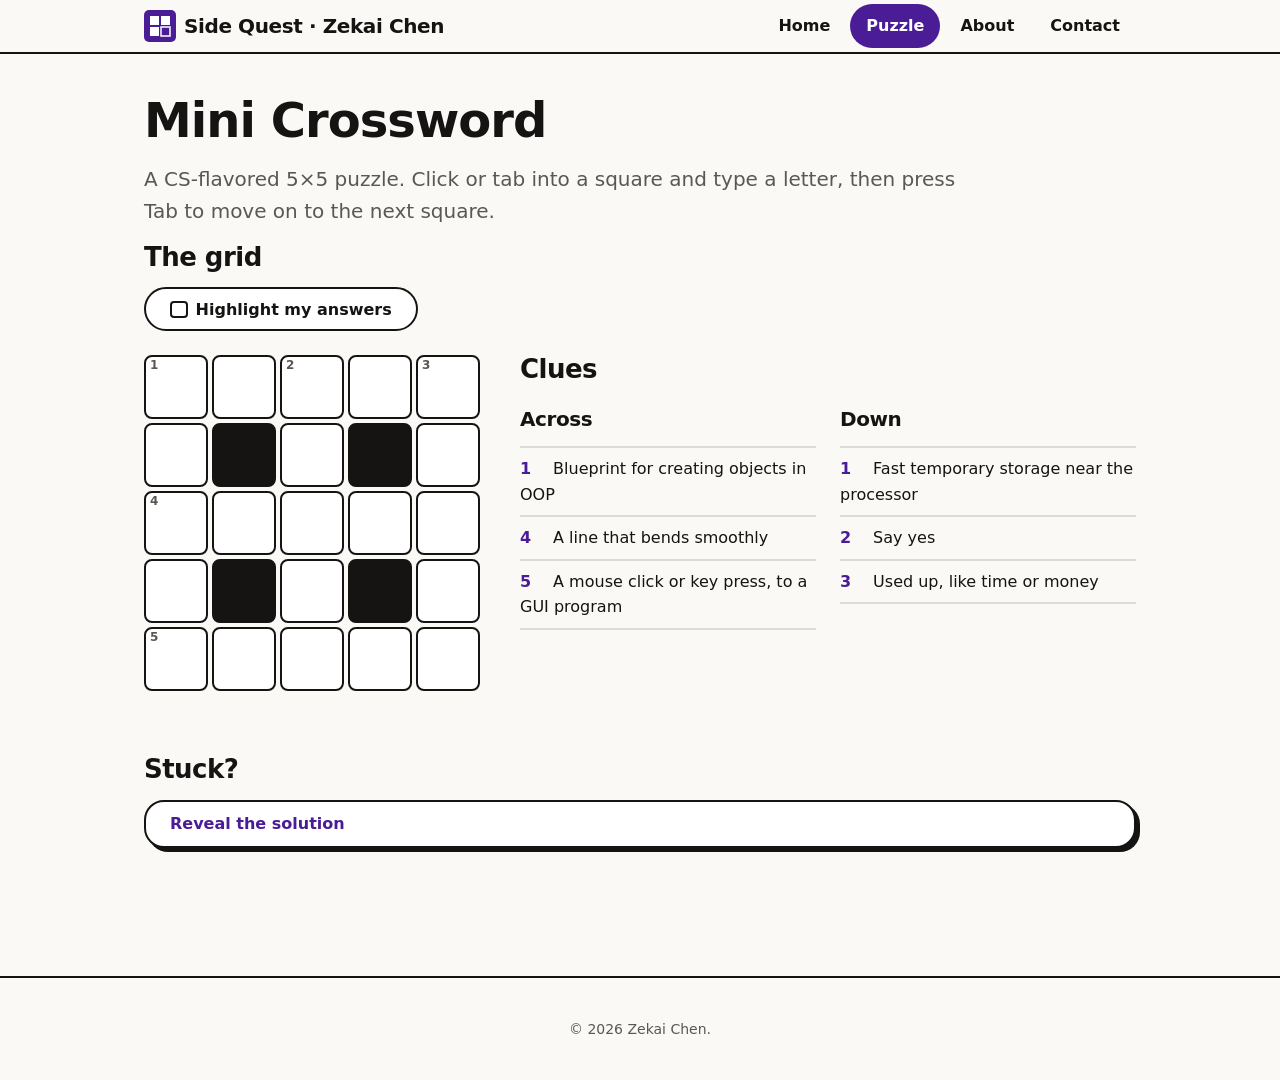
==== game.html @ be993212 "Add Side Quest static site Landing, mini crossword, about, and contact pages with shared CSS." ====
<!DOCTYPE html>
<html lang="en">
  <head>
    <meta charset="utf-8">
    <meta name="viewport" content="width=device-width, initial-scale=1">
    <title>Mini Crossword | Side Quest</title>
    <meta name="description" content="A playable 5x5 mini crossword.">
    <link rel="icon" href="images/logo.svg" type="image/svg+xml">
    <link rel="stylesheet" href="css/base.css">
    <link rel="stylesheet" href="css/game.css">
  </head>
  <body>
    <header class="site-header">
      <a class="skip-link" href="#main">Skip to main content</a>
      <nav class="site-nav" aria-label="Main">
        <a class="site-nav-brand" href="index.html">
          <img src="images/logo.svg" alt="" width="32" height="32">
          <span>Side Quest &middot; Zekai Chen</span>
        </a>
        <ul class="site-nav-list" role="list">
          <li><a href="index.html">Home</a></li>
          <li><a href="game.html" aria-current="page">Puzzle</a></li>
          <li><a href="about.html">About</a></li>
          <li><a href="contact.html">Contact</a></li>
        </ul>
      </nav>
    </header>

    <main id="main">
      <h1>Mini Crossword</h1>
      <p class="page-intro">
        A CS-flavored 5&times;5 puzzle. Click or tab into a square and type a letter,
        then press Tab to move on to the next square.
      </p>

      <section class="puzzle page-section" aria-labelledby="grid-title">
        <h2 id="grid-title">The grid</h2>

        <input class="check-toggle" type="checkbox" id="check-answers">
        <label class="check-label" for="check-answers">Highlight my answers</label>

        <div class="puzzle-layout">
          <div class="crossword" role="group" aria-labelledby="grid-title">
            <!-- Row 1 -->
            <label class="cell"><span class="cell-number" aria-hidden="true">1</span><input type="text" maxlength="1" pattern="[Cc]" placeholder=" " autocomplete="off" aria-label="Row 1, column 1, 1 Across and 1 Down"></label>
            <label class="cell"><input type="text" maxlength="1" pattern="[Ll]" placeholder=" " autocomplete="off" aria-label="Row 1, column 2, 1 Across"></label>
            <label class="cell"><span class="cell-number" aria-hidden="true">2</span><input type="text" maxlength="1" pattern="[Aa]" placeholder=" " autocomplete="off" aria-label="Row 1, column 3, 1 Across and 2 Down"></label>
            <label class="cell"><input type="text" maxlength="1" pattern="[Ss]" placeholder=" " autocomplete="off" aria-label="Row 1, column 4, 1 Across"></label>
            <label class="cell"><span class="cell-number" aria-hidden="true">3</span><input type="text" maxlength="1" pattern="[Ss]" placeholder=" " autocomplete="off" aria-label="Row 1, column 5, 1 Across and 3 Down"></label>
            <!-- Row 2 -->
            <label class="cell"><input type="text" maxlength="1" pattern="[Aa]" placeholder=" " autocomplete="off" aria-label="Row 2, column 1, 1 Down"></label>
            <span class="cell cell-block" aria-hidden="true"></span>
            <label class="cell"><input type="text" maxlength="1" pattern="[Gg]" placeholder=" " autocomplete="off" aria-label="Row 2, column 3, 2 Down"></label>
            <span class="cell cell-block" aria-hidden="true"></span>
            <label class="cell"><input type="text" maxlength="1" pattern="[Pp]" placeholder=" " autocomplete="off" aria-label="Row 2, column 5, 3 Down"></label>
            <!-- Row 3 -->
            <label class="cell"><span class="cell-number" aria-hidden="true">4</span><input type="text" maxlength="1" pattern="[Cc]" placeholder=" " autocomplete="off" aria-label="Row 3, column 1, 4 Across and 1 Down"></label>
            <label class="cell"><input type="text" maxlength="1" pattern="[Uu]" placeholder=" " autocomplete="off" aria-label="Row 3, column 2, 4 Across"></label>
            <label class="cell"><input type="text" maxlength="1" pattern="[Rr]" placeholder=" " autocomplete="off" aria-label="Row 3, column 3, 4 Across and 2 Down"></label>
            <label class="cell"><input type="text" maxlength="1" pattern="[Vv]" placeholder=" " autocomplete="off" aria-label="Row 3, column 4, 4 Across"></label>
            <label class="cell"><input type="text" maxlength="1" pattern="[Ee]" placeholder=" " autocomplete="off" aria-label="Row 3, column 5, 4 Across and 3 Down"></label>
            <!-- Row 4 -->
            <label class="cell"><input type="text" maxlength="1" pattern="[Hh]" placeholder=" " autocomplete="off" aria-label="Row 4, column 1, 1 Down"></label>
            <span class="cell cell-block" aria-hidden="true"></span>
            <label class="cell"><input type="text" maxlength="1" pattern="[Ee]" placeholder=" " autocomplete="off" aria-label="Row 4, column 3, 2 Down"></label>
            <span class="cell cell-block" aria-hidden="true"></span>
            <label class="cell"><input type="text" maxlength="1" pattern="[Nn]" placeholder=" " autocomplete="off" aria-label="Row 4, column 5, 3 Down"></label>
            <!-- Row 5 -->
            <label class="cell"><span class="cell-number" aria-hidden="true">5</span><input type="text" maxlength="1" pattern="[Ee]" placeholder=" " autocomplete="off" aria-label="Row 5, column 1, 5 Across and 1 Down"></label>
            <label class="cell"><input type="text" maxlength="1" pattern="[Vv]" placeholder=" " autocomplete="off" aria-label="Row 5, column 2, 5 Across"></label>
            <label class="cell"><input type="text" maxlength="1" pattern="[Ee]" placeholder=" " autocomplete="off" aria-label="Row 5, column 3, 5 Across and 2 Down"></label>
            <label class="cell"><input type="text" maxlength="1" pattern="[Nn]" placeholder=" " autocomplete="off" aria-label="Row 5, column 4, 5 Across"></label>
            <label class="cell"><input type="text" maxlength="1" pattern="[Tt]" placeholder=" " autocomplete="off" aria-label="Row 5, column 5, 5 Across and 3 Down"></label>
          </div>

          <section class="clues" aria-labelledby="clues-title">
            <h2 id="clues-title" class="clues-title">Clues</h2>
            <section aria-labelledby="across-title">
              <h3 id="across-title">Across</h3>
              <ol class="clue-list" role="list">
                <li value="1"><span class="clue-number">1</span> Blueprint for creating objects in OOP</li>
                <li value="4"><span class="clue-number">4</span> A line that bends smoothly</li>
                <li value="5"><span class="clue-number">5</span> A mouse click or key press, to a GUI program</li>
              </ol>
            </section>
            <section aria-labelledby="down-title">
              <h3 id="down-title">Down</h3>
              <ol class="clue-list" role="list">
                <li value="1"><span class="clue-number">1</span> Fast temporary storage near the processor</li>
                <li value="2"><span class="clue-number">2</span> Say yes</li>
                <li value="3"><span class="clue-number">3</span> Used up, like time or money</li>
              </ol>
            </section>
          </section>
        </div>
      </section>

      <section class="page-section" aria-labelledby="solution-title">
        <h2 id="solution-title">Stuck?</h2>
        <details class="solution">
          <summary>Reveal the solution</summary>
          <div class="solution-body">
            <div class="crossword crossword-solution" aria-hidden="true">
              <span class="cell">C</span><span class="cell">L</span><span class="cell">A</span><span class="cell">S</span><span class="cell">S</span>
              <span class="cell">A</span><span class="cell cell-block"></span><span class="cell">G</span><span class="cell cell-block"></span><span class="cell">P</span>
              <span class="cell">C</span><span class="cell">U</span><span class="cell">R</span><span class="cell">V</span><span class="cell">E</span>
              <span class="cell">H</span><span class="cell cell-block"></span><span class="cell">E</span><span class="cell cell-block"></span><span class="cell">N</span>
              <span class="cell">E</span><span class="cell">V</span><span class="cell">E</span><span class="cell">N</span><span class="cell">T</span>
            </div>
            <p><strong>Across:</strong> 1 CLASS, 4 CURVE, 5 EVENT.</p>
            <p><strong>Down:</strong> 1 CACHE, 2 AGREE, 3 SPENT.</p>
          </div>
        </details>
      </section>
    </main>

    <footer class="site-footer">
      <p>&copy; 2026 Zekai Chen.</p>
    </footer>
  </body>
</html>
---- css/base.css ----
/* ==========================================================
   Shared styles: design tokens, reset, layout, navbar, footer
   Theme: light, friendly game-site look with a deep purple accent
   ========================================================== */

:root {
  /* Neutral ramp (warm grey, no tint) */
  --color-ink: #151413;
  --color-muted: #5b5853;
  --color-line: #dedbd5;
  --color-paper-alt: #f4f2ee;
  --color-paper: #ffffff;
  --color-page: #faf9f6;

  /* Single accent (deep purple) */
  --color-accent: #4a1d96;
  --color-accent-dark: #2f1066;

  /* Crossword colors */
  --color-block: #151413;
  --color-correct: #c4f0cf;
  --color-wrong: #ffd1d1;

  /* Semantic colors */
  --color-bg: var(--color-page);
  --color-surface: var(--color-paper);
  --color-text: var(--color-ink);
  --color-text-muted: var(--color-muted);
  --color-border: var(--color-line);
  --color-on-accent: var(--color-paper);

  /* Type scale */
  --font-body: system-ui, -apple-system, "Segoe UI", Roboto, "Helvetica Neue", Arial, sans-serif;
  --text-sm: 0.875rem;
  --text-base: 1rem;
  --text-lg: 1.25rem;
  --text-xl: 1.625rem;
  --text-2xl: 2.25rem;
  --text-display: clamp(2.5rem, 9vw, 4.5rem);

  /* Spacing scale */
  --space-1: 0.25rem;
  --space-2: 0.5rem;
  --space-3: 1rem;
  --space-4: 1.5rem;
  --space-5: 2.5rem;
  --space-6: 4rem;

  /* Shape and misc */
  --radius: 0.75rem;
  --radius-lg: 1.25rem;
  --radius-pill: 999px;
  --content-width: 64rem;
  --reading-width: 65ch;
  --tap-target: 44px;
  --transition: 150ms ease-in-out;
}

/* ---------- Reset ---------- */

*,
*::before,
*::after {
  box-sizing: border-box;
}

html {
  scroll-padding-top: 6rem;
}

body {
  margin: 0;
  background-color: var(--color-bg);
  color: var(--color-text);
  font-family: var(--font-body);
  font-size: var(--text-base);
  line-height: 1.6;
}

img {
  max-width: 100%;
  height: auto;
}

h1,
h2,
h3,
h4 {
  margin: 0 0 var(--space-3);
  font-weight: 800;
  line-height: 1.1;
  letter-spacing: -0.02em;
}

h1 {
  font-size: var(--text-2xl);
}

h2 {
  font-size: var(--text-xl);
}

h3 {
  font-size: var(--text-lg);
}

h4 {
  font-size: var(--text-base);
}

p {
  margin: 0 0 var(--space-3);
  max-width: var(--reading-width);
}

a {
  color: var(--color-accent);
  text-underline-offset: 0.2em;
}

a:hover {
  color: var(--color-accent-dark);
}

/* ---------- Focus ---------- */

:focus-visible {
  outline: 3px solid var(--color-accent);
  outline-offset: 3px;
  border-radius: var(--space-1);
}

/* ---------- Layout ---------- */

main {
  max-width: var(--content-width);
  margin: 0 auto;
  padding: var(--space-5) var(--space-3) var(--space-6);
}

.page-section {
  margin-bottom: var(--space-6);
}

.page-intro {
  color: var(--color-text-muted);
  font-size: var(--text-lg);
}

/* Small label above headings, e.g. "01" or "Daily mini games" */
.eyebrow {
  display: inline-block;
  margin-bottom: var(--space-3);
  padding: var(--space-1) var(--space-3);
  border-radius: var(--radius-pill);
  background-color: var(--color-paper-alt);
  color: var(--color-accent);
  font-size: var(--text-sm);
  font-weight: 700;
  letter-spacing: 0.04em;
}

/* ---------- Cards ---------- */

.card {
  padding: var(--space-4);
  background-color: var(--color-surface);
  border: 2px solid var(--color-ink);
  border-radius: var(--radius-lg);
  box-shadow: 4px 4px 0 var(--color-ink);
}

/* ---------- Buttons ---------- */

.button {
  display: inline-flex;
  align-items: center;
  justify-content: center;
  gap: var(--space-2);
  min-height: var(--tap-target);
  padding: var(--space-2) var(--space-4);
  border-radius: var(--radius-pill);
  background-color: var(--color-accent);
  color: var(--color-on-accent);
  font-weight: 700;
  text-decoration: none;
  transition: background-color var(--transition), transform var(--transition);
}

.button:hover {
  background-color: var(--color-ink);
  color: var(--color-on-accent);
  transform: translateY(-2px);
}

/* ---------- Skip link ---------- */

.skip-link {
  position: absolute;
  left: var(--space-3);
  top: 0;
  padding: var(--space-2) var(--space-3);
  background-color: var(--color-accent);
  color: var(--color-on-accent);
  font-weight: 700;
  border-radius: 0 0 var(--radius) var(--radius);
  transform: translateY(-120%);
  transition: transform var(--transition);
}

.skip-link:focus-visible {
  transform: translateY(0);
  outline-color: var(--color-ink);
  outline-offset: -4px;
}

/* ---------- Navbar ---------- */

.site-header {
  position: sticky;
  top: 0;
  z-index: 10;
  background-color: var(--color-bg);
  border-bottom: 2px solid var(--color-ink);
}

.site-nav {
  position: relative;
  display: flex;
  flex-wrap: wrap;
  align-items: center;
  justify-content: space-between;
  gap: var(--space-1) var(--space-4);
  max-width: var(--content-width);
  margin: 0 auto;
  padding: var(--space-1) var(--space-3);
}

.site-nav-brand {
  display: inline-flex;
  align-items: center;
  margin-right: auto;
  gap: var(--space-2);
  min-height: var(--tap-target);
  color: var(--color-text);
  font-size: var(--text-lg);
  font-weight: 800;
  letter-spacing: -0.02em;
  text-decoration: none;
}

.site-nav-brand:hover {
  color: var(--color-accent);
}

.site-nav-list {
  display: flex;
  gap: var(--space-1);
  margin: 0;
  padding: 0;
  list-style: none;
}

.site-nav-list a {
  display: flex;
  align-items: center;
  justify-content: center;
  min-height: var(--tap-target);
  min-width: var(--tap-target);
  padding: 0 var(--space-3);
  border-radius: var(--radius-pill);
  color: var(--color-text);
  font-weight: 700;
  text-decoration: none;
  transition: background-color var(--transition), color var(--transition);
}

.site-nav-list a:hover {
  background-color: var(--color-paper-alt);
  color: var(--color-accent);
}

/* Current page indicator: filled purple pill */
.site-nav-list a[aria-current="page"] {
  background-color: var(--color-accent);
  color: var(--color-on-accent);
}

.site-nav-list a[aria-current="page"]:focus-visible {
  outline-color: var(--color-ink);
}

/* ---------- Footer ---------- */

.site-footer {
  padding: var(--space-5) var(--space-3);
  border-top: 2px solid var(--color-ink);
  color: var(--color-text-muted);
  font-size: var(--text-sm);
  text-align: center;
}

.site-footer p {
  margin: 0 auto;
}

/* ---------- Small screens ---------- */

@media (max-width: 600px) {
  .site-nav {
    padding: var(--space-1) var(--space-2);
  }

  .site-nav-brand {
    flex-basis: 100%;
    justify-content: center;
  }

  .site-nav-list {
    flex-basis: 100%;
    justify-content: space-between;
  }

  .site-nav-list li {
    flex: 1;
  }

  .site-nav-list a {
    padding: 0 var(--space-1);
    font-size: var(--text-sm);
  }

  main {
    padding: var(--space-4) var(--space-3) var(--space-5);
  }

  .page-section {
    margin-bottom: var(--space-5);
  }

  .card {
    box-shadow: 3px 3px 0 var(--color-ink);
  }
}

@media (min-width: 601px) {
  h1 {
    font-size: 3rem;
  }
}
---- css/game.css ----
/* Puzzle page: CSS-only mini crossword */

/* ---------- "Highlight my answers" toggle (checkbox hack) ---------- */

.check-toggle {
  position: absolute;
  opacity: 0;
  pointer-events: none;
}

.check-label {
  display: inline-flex;
  align-items: center;
  gap: var(--space-2);
  min-height: var(--tap-target);
  margin-bottom: var(--space-4);
  padding: 0 var(--space-4);
  border: 2px solid var(--color-ink);
  border-radius: var(--radius-pill);
  background-color: var(--color-surface);
  font-weight: 700;
  cursor: pointer;
  transition: background-color var(--transition), color var(--transition);
}

.check-label::before {
  content: "";
  width: 1.1rem;
  height: 1.1rem;
  border: 2px solid currentColor;
  border-radius: 4px;
}

.check-label:hover {
  background-color: var(--color-paper-alt);
}

.check-toggle:checked + .check-label {
  border-color: var(--color-accent);
  background-color: var(--color-accent);
  color: var(--color-on-accent);
}

.check-toggle:checked + .check-label::before {
  background-color: var(--color-on-accent);
  box-shadow: inset 0 0 0 3px var(--color-accent);
}

.check-toggle:focus-visible + .check-label {
  outline: 3px solid var(--color-accent);
  outline-offset: 3px;
}

/* ---------- Grid ---------- */

.crossword {
  --cell-size: clamp(44px, 14vw, 64px);
  --grid-gap: 4px;
  display: grid;
  grid-template-columns: repeat(5, var(--cell-size));
  grid-auto-rows: var(--cell-size);
  gap: var(--grid-gap);
  width: max-content;
  max-width: 100%;
  margin: 0 auto var(--space-5);
}

.cell {
  position: relative;
  display: block;
  border: 2px solid var(--color-ink);
  border-radius: var(--space-2);
  background-color: var(--color-surface);
  overflow: hidden;
}

.cell-block {
  background-color: var(--color-block);
}

.cell-number {
  position: absolute;
  top: 2px;
  left: 4px;
  color: var(--color-muted);
  font-size: 0.75rem;
  font-weight: 700;
  line-height: 1;
  pointer-events: none;
}

.cell input {
  width: 100%;
  height: 100%;
  padding: 10px 0 0;
  border: 0;
  border-radius: 0;
  background-color: transparent;
  color: var(--color-ink);
  font-family: var(--font-body);
  font-size: var(--text-xl);
  font-weight: 800;
  text-align: center;
  text-transform: uppercase;
  caret-color: var(--color-accent);
  transition: background-color var(--transition);
}

.cell input::placeholder {
  color: transparent;
}

.cell input:hover {
  background-color: var(--color-paper-alt);
}

.cell input:focus-visible {
  background-color: var(--color-paper-alt);
  outline: 4px solid var(--color-accent);
  outline-offset: -4px;
  border-radius: 0;
}

/* Mistake highlighting: only after the toggle is checked */
.puzzle:has(.check-toggle:checked) .crossword input:valid:not(:placeholder-shown) {
  background-color: var(--color-correct);
}

.puzzle:has(.check-toggle:checked) .crossword input:invalid:not(:placeholder-shown) {
  background-color: var(--color-wrong);
}

/* ---------- Clues ---------- */

.clues {
  display: grid;
  grid-template-columns: repeat(auto-fit, minmax(15rem, 1fr));
  gap: var(--space-4);
  margin-bottom: var(--space-5);
}

.clues-title {
  grid-column: 1 / -1;
  margin: 0;
}

.clue-list {
  margin: 0;
  padding: 0;
  list-style: none;
}

.clue-list li {
  padding: var(--space-2) 0;
  border-bottom: 2px solid var(--color-border);
}

.clue-list li:first-child {
  border-top: 2px solid var(--color-border);
}

.clue-number {
  display: inline-block;
  min-width: 1.75rem;
  color: var(--color-accent);
  font-weight: 800;
}

/* ---------- Reveal solution ---------- */

.solution {
  background-color: var(--color-surface);
  border: 2px solid var(--color-ink);
  border-radius: var(--radius-lg);
  box-shadow: 4px 4px 0 var(--color-ink);
}

.solution summary {
  display: flex;
  align-items: center;
  min-height: var(--tap-target);
  padding: var(--space-2) var(--space-4);
  border-radius: var(--radius-lg);
  color: var(--color-accent);
  font-weight: 800;
  cursor: pointer;
  transition: background-color var(--transition);
}

.solution summary:hover {
  background-color: var(--color-paper-alt);
}

.solution summary:focus-visible {
  outline-offset: -3px;
}

.solution-body {
  padding: var(--space-4);
}

.crossword-solution .cell {
  display: flex;
  align-items: center;
  justify-content: center;
  padding-top: 10px;
  color: var(--color-ink);
  font-size: var(--text-xl);
  font-weight: 800;
  text-transform: uppercase;
}

.crossword-solution .cell-block {
  background-color: var(--color-block);
}

.crossword-solution {
  margin-bottom: var(--space-3);
}

@media (min-width: 601px) {
  .puzzle-layout {
    display: flex;
    flex-wrap: wrap;
    align-items: flex-start;
    gap: var(--space-5);
  }

  .puzzle-layout .crossword {
    margin: 0;
  }

  .puzzle-layout .clues {
    flex: 1 1 22rem;
    margin: 0;
  }
}
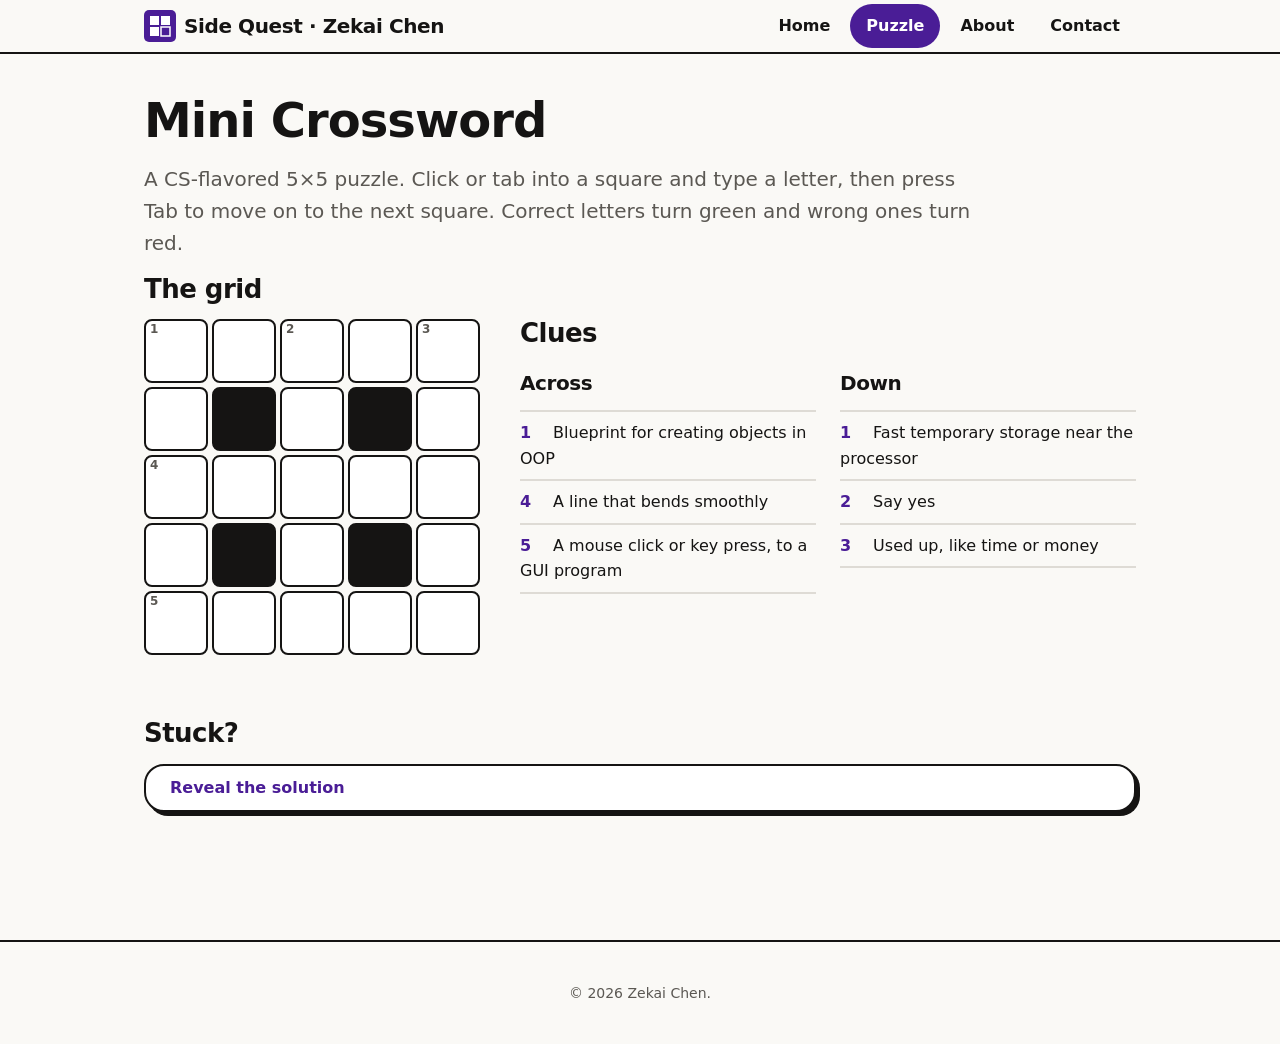
==== commit 1b5637fc: "Show crossword answers as correct or wrong instantly Remove the highlight button and color each squa" ====
--- a/game.html
+++ b/game.html
@@ -29,15 +29,12 @@
     <main id="main">
       <h1>Mini Crossword</h1>
       <p class="page-intro">
-        A CS-flavored 5&times;5 puzzle. Click or tab into a square and type a letter,
-        then press Tab to move on to the next square.
+        A CS-flavored 5&times;5 puzzle. Click or tab into a square and type a letter, then press Tab to move on
+        to the next square. Correct letters turn green and wrong ones turn red.
       </p>
 
       <section class="puzzle page-section" aria-labelledby="grid-title">
         <h2 id="grid-title">The grid</h2>
-
-        <input class="check-toggle" type="checkbox" id="check-answers">
-        <label class="check-label" for="check-answers">Highlight my answers</label>
 
         <div class="puzzle-layout">
           <div class="crossword" role="group" aria-labelledby="grid-title">
--- a/css/game.css
+++ b/css/game.css
@@ -1,55 +1,4 @@
 /* Puzzle page: CSS-only mini crossword */
-
-/* ---------- "Highlight my answers" toggle (checkbox hack) ---------- */
-
-.check-toggle {
-  position: absolute;
-  opacity: 0;
-  pointer-events: none;
-}
-
-.check-label {
-  display: inline-flex;
-  align-items: center;
-  gap: var(--space-2);
-  min-height: var(--tap-target);
-  margin-bottom: var(--space-4);
-  padding: 0 var(--space-4);
-  border: 2px solid var(--color-ink);
-  border-radius: var(--radius-pill);
-  background-color: var(--color-surface);
-  font-weight: 700;
-  cursor: pointer;
-  transition: background-color var(--transition), color var(--transition);
-}
-
-.check-label::before {
-  content: "";
-  width: 1.1rem;
-  height: 1.1rem;
-  border: 2px solid currentColor;
-  border-radius: 4px;
-}
-
-.check-label:hover {
-  background-color: var(--color-paper-alt);
-}
-
-.check-toggle:checked + .check-label {
-  border-color: var(--color-accent);
-  background-color: var(--color-accent);
-  color: var(--color-on-accent);
-}
-
-.check-toggle:checked + .check-label::before {
-  background-color: var(--color-on-accent);
-  box-shadow: inset 0 0 0 3px var(--color-accent);
-}
-
-.check-toggle:focus-visible + .check-label {
-  outline: 3px solid var(--color-accent);
-  outline-offset: 3px;
-}
 
 /* ---------- Grid ---------- */
 
@@ -121,12 +70,12 @@
   border-radius: 0;
 }
 
-/* Mistake highlighting: only after the toggle is checked */
-.puzzle:has(.check-toggle:checked) .crossword input:valid:not(:placeholder-shown) {
+/* Instant feedback: each input's pattern is the correct letter */
+.crossword input:valid:not(:placeholder-shown) {
   background-color: var(--color-correct);
 }
 
-.puzzle:has(.check-toggle:checked) .crossword input:invalid:not(:placeholder-shown) {
+.crossword input:invalid:not(:placeholder-shown) {
   background-color: var(--color-wrong);
 }
 
